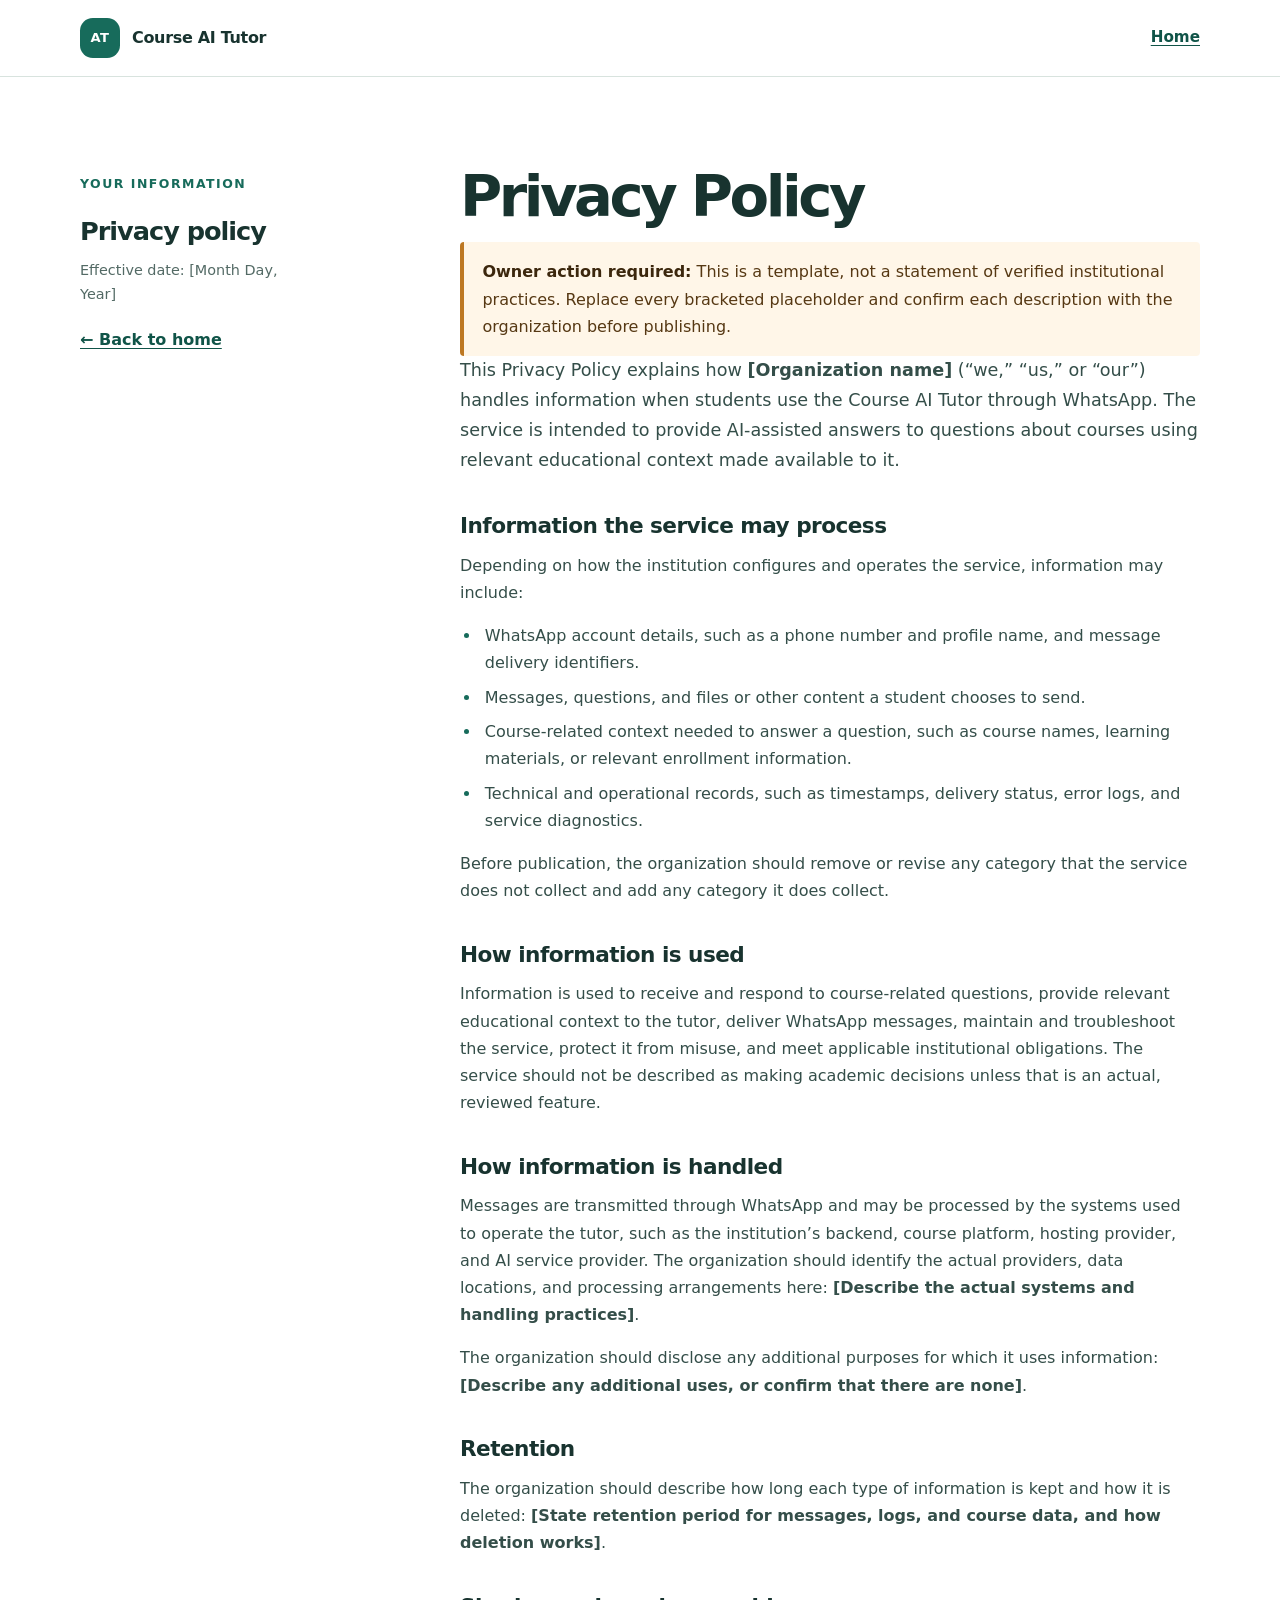
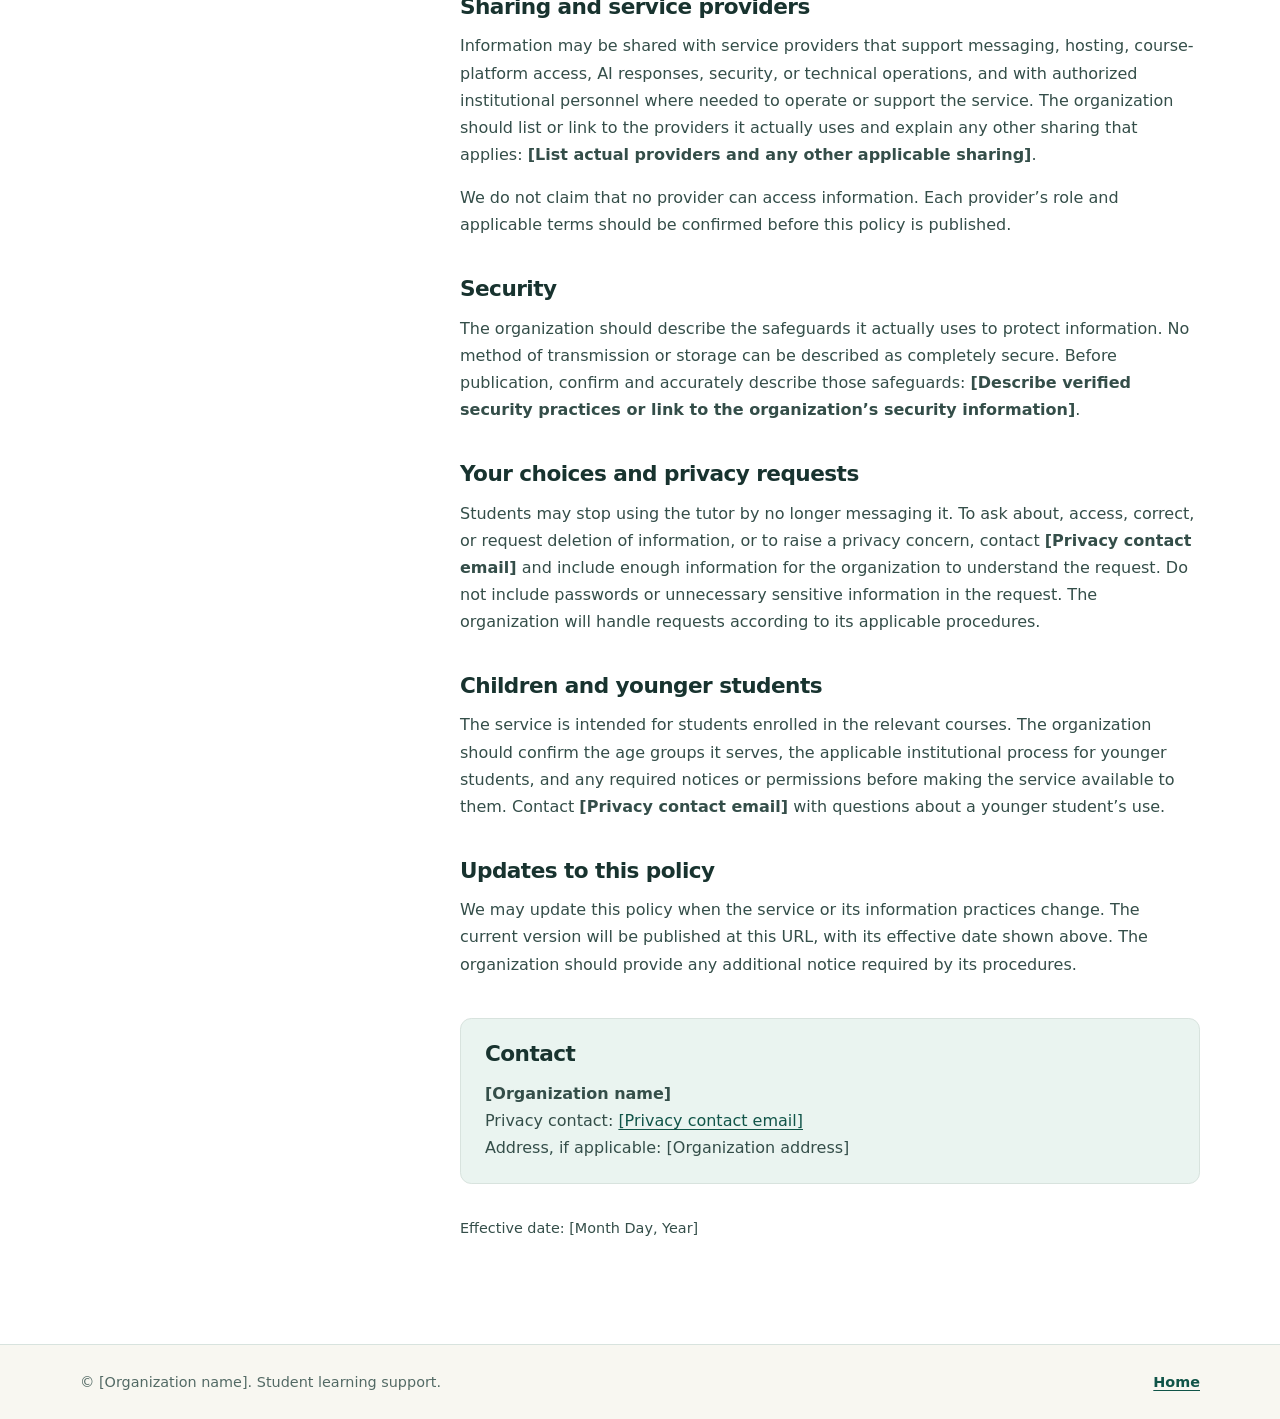
==== privacy-policy.html @ 3cc83043 "web" ====
<!doctype html>
<html lang="en">
  <head>
    <meta charset="utf-8">
    <meta name="viewport" content="width=device-width, initial-scale=1">
    <meta name="description" content="Privacy information for the Course AI Tutor WhatsApp student-support service.">
    <title>Privacy Policy | Course AI Tutor</title>
    <link rel="stylesheet" href="styles.css">
  </head>
  <body>
    <a class="skip-link" href="#main">Skip to content</a>
    <header class="site-header">
      <div class="container header-inner">
        <a class="brand" href="index.html" aria-label="Course AI Tutor home">
          <span class="brand-mark" aria-hidden="true">AT</span>
          <span>Course AI Tutor</span>
        </a>
        <a class="header-link" href="index.html">Home</a>
      </div>
    </header>

    <main id="main" class="policy-main">
      <div class="container policy-layout">
        <aside class="policy-aside">
          <p class="eyebrow">Your information</p>
          <h2>Privacy policy</h2>
          <p>Effective date: [Month Day, Year]</p>
          <a class="text-link" href="index.html">← Back to home</a>
        </aside>
        <article class="policy-content">
          <h1>Privacy Policy</h1>
          <div class="notice" role="note">
            <strong>Owner action required:</strong> This is a template, not a statement of verified institutional practices. Replace every bracketed placeholder and confirm each description with the organization before publishing.
          </div>

          <p class="intro">This Privacy Policy explains how <strong>[Organization name]</strong> (“we,” “us,” or “our”) handles information when students use the Course AI Tutor through WhatsApp. The service is intended to provide AI-assisted answers to questions about courses using relevant educational context made available to it.</p>

          <section>
            <h2>Information the service may process</h2>
            <p>Depending on how the institution configures and operates the service, information may include:</p>
            <ul>
              <li>WhatsApp account details, such as a phone number and profile name, and message delivery identifiers.</li>
              <li>Messages, questions, and files or other content a student chooses to send.</li>
              <li>Course-related context needed to answer a question, such as course names, learning materials, or relevant enrollment information.</li>
              <li>Technical and operational records, such as timestamps, delivery status, error logs, and service diagnostics.</li>
            </ul>
            <p>Before publication, the organization should remove or revise any category that the service does not collect and add any category it does collect.</p>
          </section>

          <section>
            <h2>How information is used</h2>
            <p>Information is used to receive and respond to course-related questions, provide relevant educational context to the tutor, deliver WhatsApp messages, maintain and troubleshoot the service, protect it from misuse, and meet applicable institutional obligations. The service should not be described as making academic decisions unless that is an actual, reviewed feature.</p>
          </section>

          <section>
            <h2>How information is handled</h2>
            <p>Messages are transmitted through WhatsApp and may be processed by the systems used to operate the tutor, such as the institution’s backend, course platform, hosting provider, and AI service provider. The organization should identify the actual providers, data locations, and processing arrangements here: <strong>[Describe the actual systems and handling practices]</strong>.</p>
            <p>The organization should disclose any additional purposes for which it uses information: <strong>[Describe any additional uses, or confirm that there are none]</strong>.</p>
          </section>

          <section>
            <h2>Retention</h2>
            <p>The organization should describe how long each type of information is kept and how it is deleted: <strong>[State retention period for messages, logs, and course data, and how deletion works]</strong>.</p>
          </section>

          <section>
            <h2>Sharing and service providers</h2>
            <p>Information may be shared with service providers that support messaging, hosting, course-platform access, AI responses, security, or technical operations, and with authorized institutional personnel where needed to operate or support the service. The organization should list or link to the providers it actually uses and explain any other sharing that applies: <strong>[List actual providers and any other applicable sharing]</strong>.</p>
            <p>We do not claim that no provider can access information. Each provider’s role and applicable terms should be confirmed before this policy is published.</p>
          </section>

          <section>
            <h2>Security</h2>
            <p>The organization should describe the safeguards it actually uses to protect information. No method of transmission or storage can be described as completely secure. Before publication, confirm and accurately describe those safeguards: <strong>[Describe verified security practices or link to the organization’s security information]</strong>.</p>
          </section>

          <section>
            <h2>Your choices and privacy requests</h2>
            <p>Students may stop using the tutor by no longer messaging it. To ask about, access, correct, or request deletion of information, or to raise a privacy concern, contact <strong>[Privacy contact email]</strong> and include enough information for the organization to understand the request. Do not include passwords or unnecessary sensitive information in the request. The organization will handle requests according to its applicable procedures.</p>
          </section>

          <section>
            <h2>Children and younger students</h2>
            <p>The service is intended for students enrolled in the relevant courses. The organization should confirm the age groups it serves, the applicable institutional process for younger students, and any required notices or permissions before making the service available to them. Contact <strong>[Privacy contact email]</strong> with questions about a younger student’s use.</p>
          </section>

          <section>
            <h2>Updates to this policy</h2>
            <p>We may update this policy when the service or its information practices change. The current version will be published at this URL, with its effective date shown above. The organization should provide any additional notice required by its procedures.</p>
          </section>

          <section class="contact-card">
            <h2>Contact</h2>
            <p><strong>[Organization name]</strong><br>
              Privacy contact: <a href="mailto:[Privacy contact email]">[Privacy contact email]</a><br>
              Address, if applicable: [Organization address]</p>
          </section>
          <p class="policy-date">Effective date: [Month Day, Year]</p>
        </article>
      </div>
    </main>

    <footer class="site-footer">
      <div class="container footer-inner">
        <p>© <span>[Organization name]</span>. Student learning support.</p>
        <a href="index.html">Home</a>
      </div>
    </footer>
  </body>
</html>
---- styles.css ----
:root {
  color-scheme: light;
  --ink: #18332f;
  --muted: #536a65;
  --green: #176b5b;
  --green-dark: #105448;
  --mint: #eaf4f0;
  --cream: #f8f7f1;
  --line: #d8e3de;
  --white: #fff;
  font-family: Inter, ui-sans-serif, system-ui, -apple-system, BlinkMacSystemFont, "Segoe UI", sans-serif;
  font-synthesis: none;
  text-rendering: optimizeLegibility;
}

* { box-sizing: border-box; }

body {
  margin: 0;
  color: var(--ink);
  background: var(--white);
  font-size: 1rem;
  line-height: 1.7;
}

a { color: var(--green-dark); text-underline-offset: 0.2em; }
a:hover { color: #0b4036; }
a:focus-visible { outline: 3px solid #d08b32; outline-offset: 4px; border-radius: 3px; }

.container { width: min(1120px, calc(100% - 3rem)); margin-inline: auto; }
.skip-link { position: absolute; left: 1rem; top: -5rem; z-index: 10; padding: 0.7rem 1rem; background: var(--white); }
.skip-link:focus { top: 1rem; }

.site-header { position: relative; z-index: 1; background: var(--white); border-bottom: 1px solid var(--line); }
.header-inner, .footer-inner { min-height: 76px; display: flex; align-items: center; justify-content: space-between; gap: 1.5rem; }
.brand { display: inline-flex; align-items: center; gap: 0.75rem; color: var(--ink); text-decoration: none; font-weight: 750; letter-spacing: -0.02em; }
.brand-mark { display: grid; width: 2.5rem; height: 2.5rem; place-items: center; border-radius: 0.8rem; color: var(--white); background: var(--green); font-size: 0.82rem; letter-spacing: 0.04em; }
.header-link { font-size: 0.95rem; font-weight: 650; }

.hero { position: relative; overflow: hidden; padding: clamp(4rem, 8vw, 7.5rem) 0; background: var(--cream); }
.hero-grid { position: relative; z-index: 1; display: grid; grid-template-columns: minmax(0, 1.45fr) minmax(260px, 0.75fr); align-items: center; gap: clamp(3rem, 8vw, 7rem); }
.eyebrow { margin: 0 0 1rem; color: var(--green); font-size: 0.78rem; font-weight: 800; letter-spacing: 0.12em; text-transform: uppercase; }
h1, h2, p { margin-top: 0; }
h1 { max-width: 720px; margin-bottom: 1.25rem; font-size: clamp(2.65rem, 6vw, 5rem); line-height: 1.04; letter-spacing: -0.06em; }
.hero-lede { max-width: 620px; margin-bottom: 2rem; color: var(--muted); font-size: clamp(1.08rem, 1.7vw, 1.25rem); }
.button { display: inline-flex; align-items: center; gap: 1.1rem; padding: 0.9rem 1.25rem; border-radius: 0.45rem; color: var(--white); background: var(--green); font-weight: 700; text-decoration: none; }
.button:hover { color: var(--white); background: var(--green-dark); }
.hero-card { padding: 2rem; border: 1px solid var(--line); border-radius: 1rem; background: var(--white); box-shadow: 0 18px 48px rgb(24 51 47 / 8%); }
.card-icon { display: grid; width: 2.6rem; height: 2.6rem; place-items: center; margin-bottom: 1.2rem; border-radius: 50%; color: var(--green-dark); background: var(--mint); font-size: 1.3rem; }
.hero-card h2 { margin-bottom: 0.55rem; font-size: 1.35rem; letter-spacing: -0.03em; }
.hero-card p { margin-bottom: 0; color: var(--muted); }
.card-rule { height: 1px; margin: 1.5rem 0 1rem; background: var(--line); }
.hero-card .small-note { font-size: 0.88rem; }
.hero-decoration { position: absolute; right: -9rem; bottom: -17rem; width: 35rem; height: 35rem; border: 1px solid #dfe9e3; border-radius: 50%; }

.content-section { padding: clamp(4rem, 8vw, 7rem) 0; }
.content-grid { display: grid; grid-template-columns: minmax(230px, 0.8fr) minmax(0, 1.1fr); gap: clamp(2rem, 8vw, 8rem); }
.content-grid h2 { max-width: 400px; margin-bottom: 0; font-size: clamp(2rem, 4vw, 3.2rem); line-height: 1.13; letter-spacing: -0.05em; }
.content-copy { color: var(--muted); font-size: 1.08rem; }
.content-copy p { margin-bottom: 1.25rem; }
.text-link { display: inline-flex; align-items: center; gap: 0.55rem; font-weight: 750; }

.site-footer { border-top: 1px solid var(--line); background: var(--cream); }
.footer-inner { min-height: 74px; color: var(--muted); font-size: 0.9rem; }
.footer-inner p { margin: 0; }
.footer-inner a { font-weight: 650; }

.policy-main { padding: clamp(3rem, 7vw, 6rem) 0; }
.policy-layout { display: grid; grid-template-columns: 220px minmax(0, 740px); justify-content: space-between; gap: clamp(2rem, 6vw, 5rem); align-items: start; }
.policy-aside { position: sticky; top: 2rem; padding-top: 0.4rem; }
.policy-aside h2 { margin-bottom: 0.25rem; font-size: 1.6rem; letter-spacing: -0.04em; }
.policy-aside p:not(.eyebrow) { margin-bottom: 1.2rem; color: var(--muted); font-size: 0.9rem; }
.policy-content { min-width: 0; }
.policy-content h1 { margin-bottom: 1rem; font-size: clamp(2.4rem, 5vw, 3.6rem); }
.policy-content h2 { margin: 2.3rem 0 0.7rem; font-size: 1.35rem; line-height: 1.3; letter-spacing: -0.025em; }
.policy-content p, .policy-content li { color: #344e49; }
.policy-content ul { padding-left: 1.3rem; }
.policy-content li { padding-left: 0.25rem; margin: 0.45rem 0; }
.policy-content li::marker { color: var(--green); }
.policy-content .intro { font-size: 1.1rem; }
.notice { padding: 1rem 1.15rem; border-left: 4px solid #bd7823; border-radius: 0.25rem; background: #fff6e8; color: #563813; }
.notice strong { color: #3c270d; }
.contact-card { margin-top: 2.5rem; padding: 1.35rem 1.5rem; border: 1px solid var(--line); border-radius: 0.7rem; background: var(--mint); }
.contact-card h2 { margin-top: 0; }
.contact-card p { margin-bottom: 0; }
.policy-date { margin-top: 2rem; color: var(--muted); font-size: 0.9rem; }

@media (max-width: 760px) {
  .container { width: min(100% - 2rem, 620px); }
  .hero-grid, .content-grid, .policy-layout { grid-template-columns: 1fr; }
  .hero-grid { gap: 2.5rem; }
  .hero-card { max-width: 440px; }
  .content-grid { gap: 1.5rem; }
  .policy-layout { gap: 2rem; }
  .policy-aside { position: static; padding-bottom: 1.25rem; border-bottom: 1px solid var(--line); }
  .policy-aside .eyebrow { margin-bottom: 0.5rem; }
  .policy-aside h2 { margin-bottom: 0.25rem; }
  .policy-aside p:not(.eyebrow) { margin-bottom: 0.6rem; }
}

@media (max-width: 420px) {
  .header-inner { min-height: 66px; }
  .brand { font-size: 0.9rem; }
  .header-link { font-size: 0.88rem; }
  .footer-inner { align-items: flex-start; flex-direction: column; justify-content: center; gap: 0.35rem; padding-block: 1rem; }
}

@media (prefers-reduced-motion: reduce) {
  *, *::before, *::after { scroll-behavior: auto !important; }
}
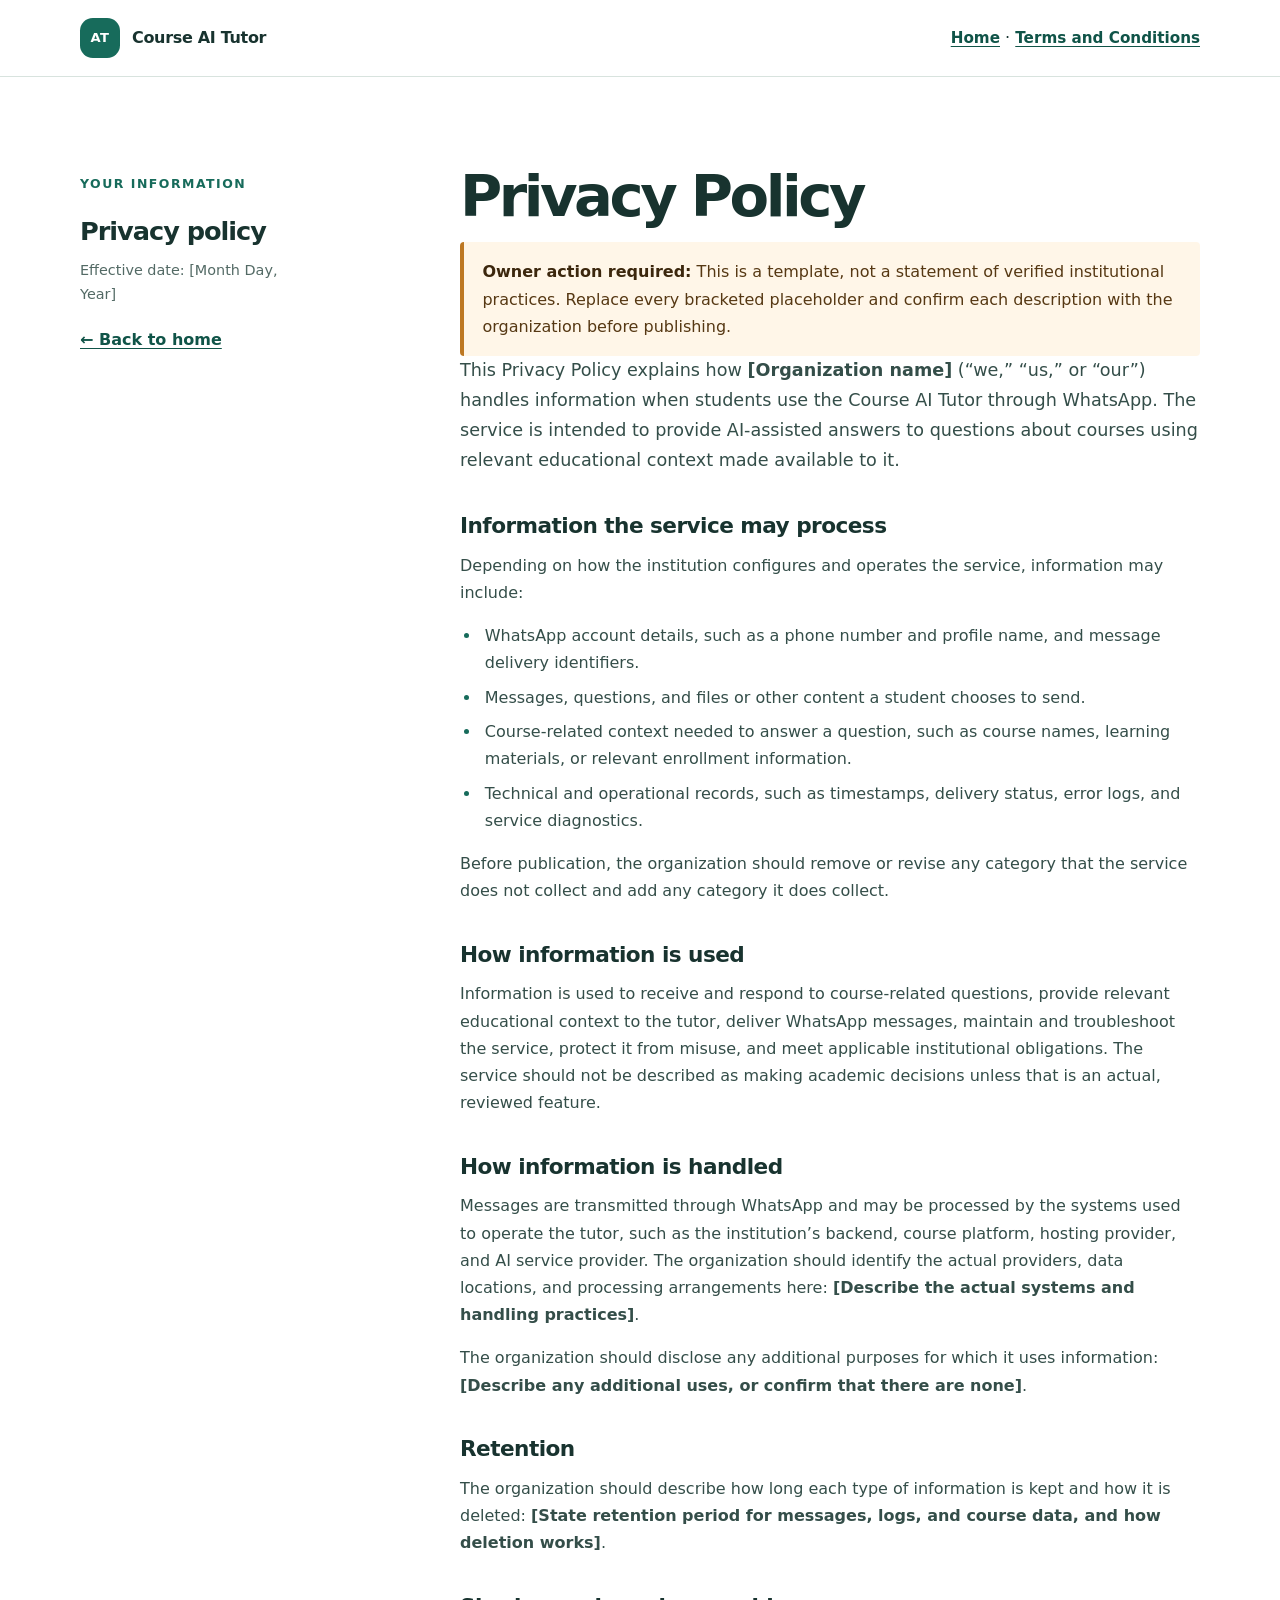
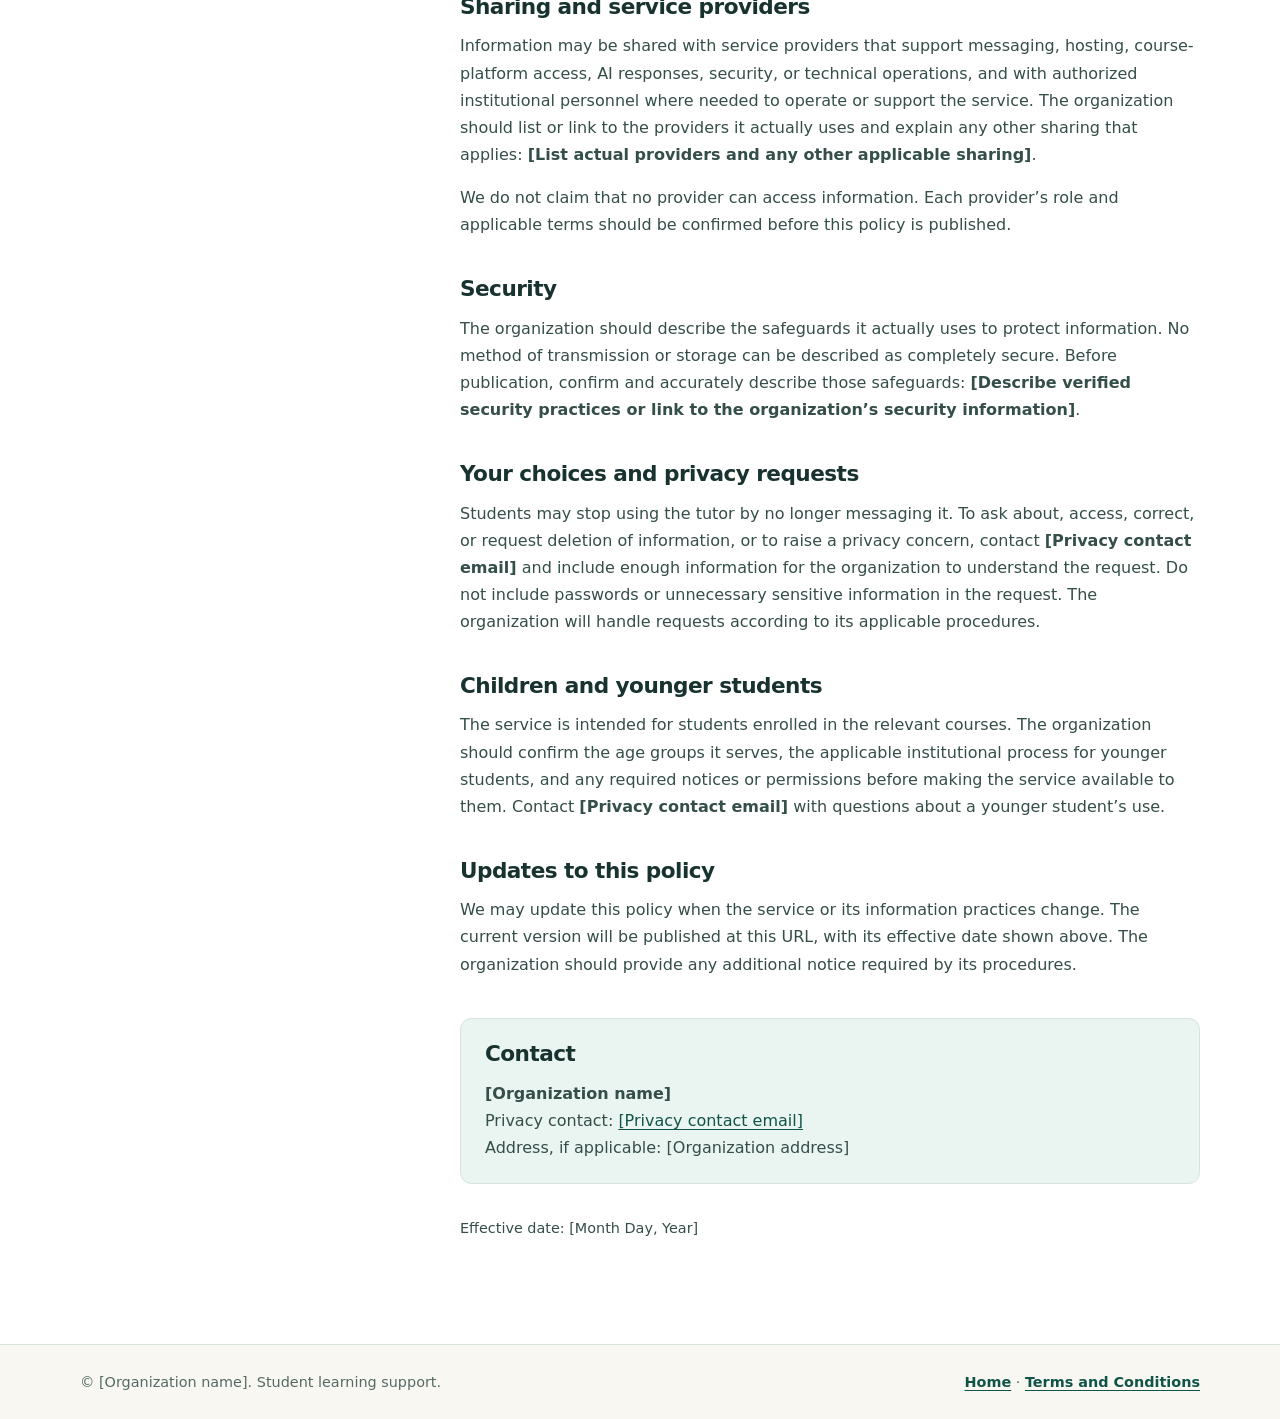
==== commit 535e2416: "feat(legal): add terms and conditions page" ====
--- a/privacy-policy.html
+++ b/privacy-policy.html
@@ -15,7 +15,11 @@
           <span class="brand-mark" aria-hidden="true">AT</span>
           <span>Course AI Tutor</span>
         </a>
-        <a class="header-link" href="index.html">Home</a>
+        <nav aria-label="Site and legal information">
+          <a class="header-link" href="index.html">Home</a>
+          <span aria-hidden="true"> · </span>
+          <a class="header-link" href="terms-and-conditions.html">Terms and Conditions</a>
+        </nav>
       </div>
     </header>
 
@@ -103,7 +107,11 @@
     <footer class="site-footer">
       <div class="container footer-inner">
         <p>© <span>[Organization name]</span>. Student learning support.</p>
-        <a href="index.html">Home</a>
+        <nav aria-label="Site and legal information">
+          <a href="index.html">Home</a>
+          <span aria-hidden="true"> · </span>
+          <a href="terms-and-conditions.html">Terms and Conditions</a>
+        </nav>
       </div>
     </footer>
   </body>
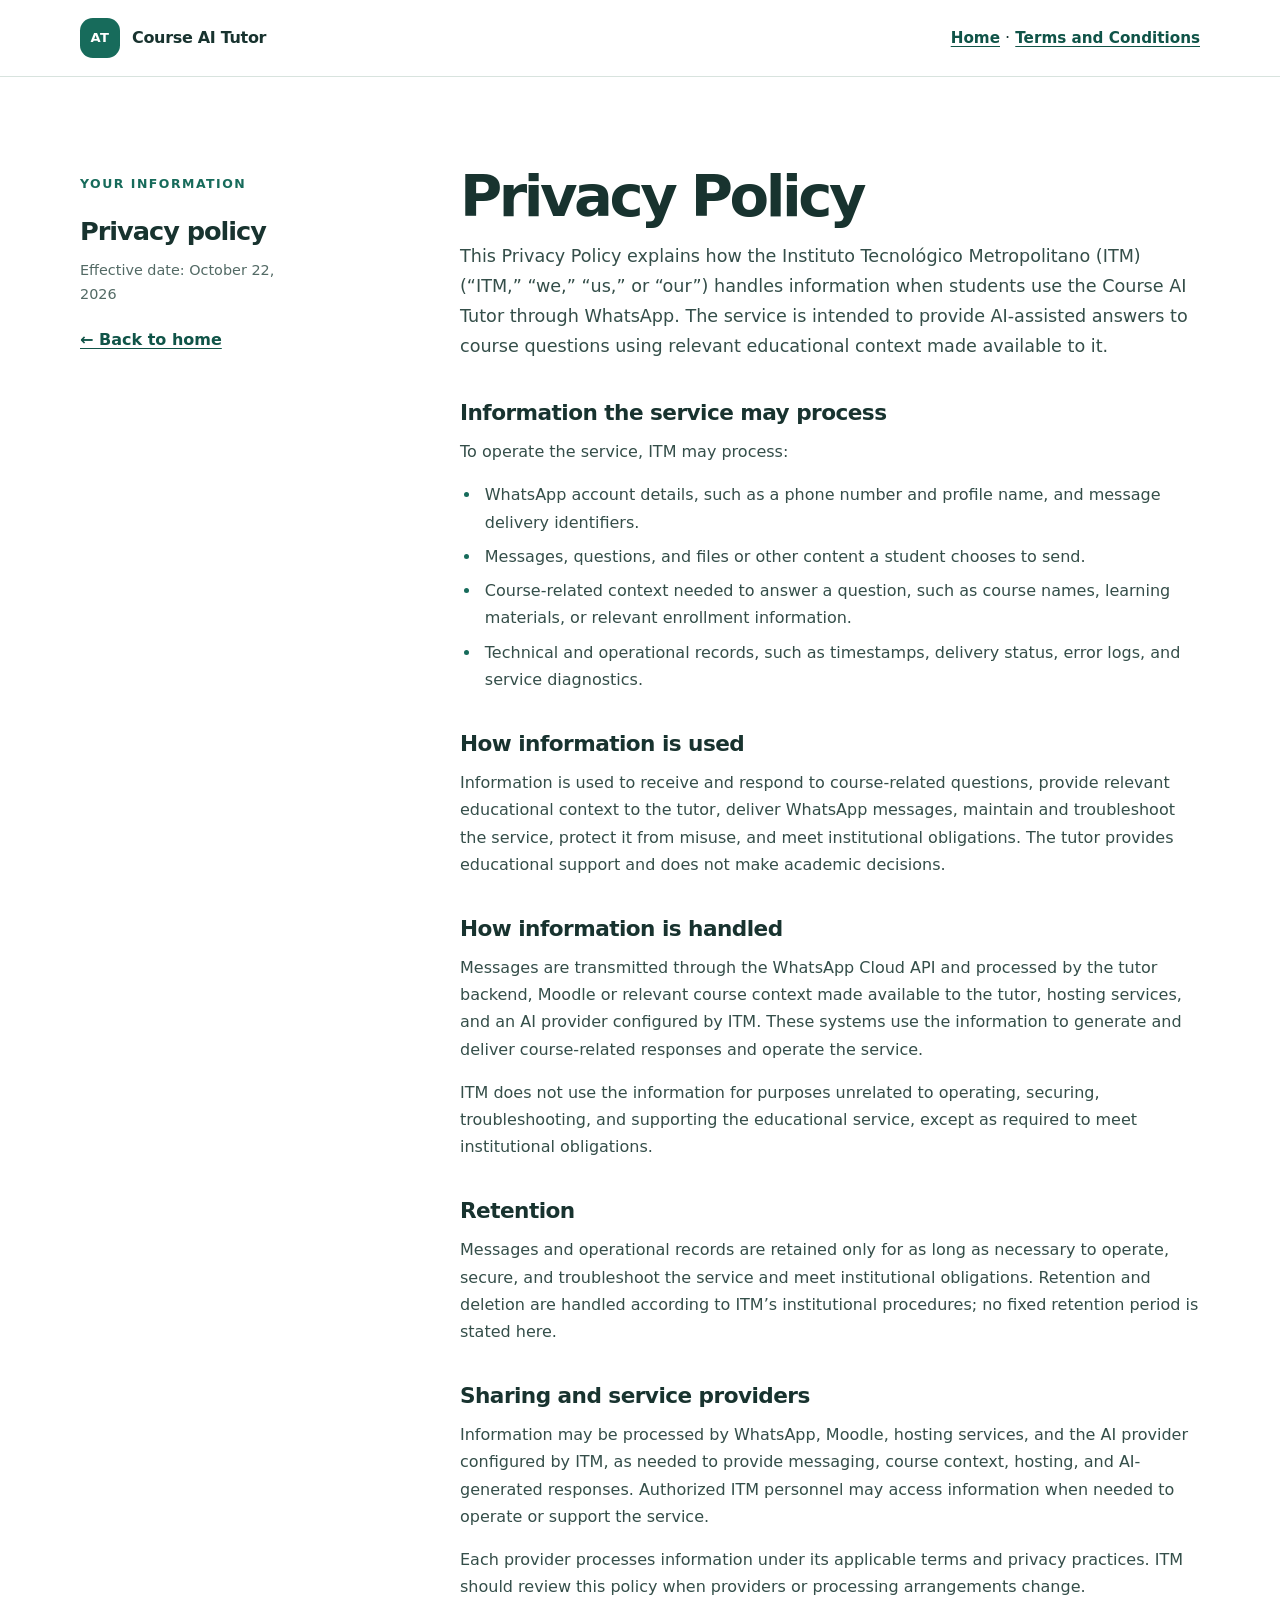
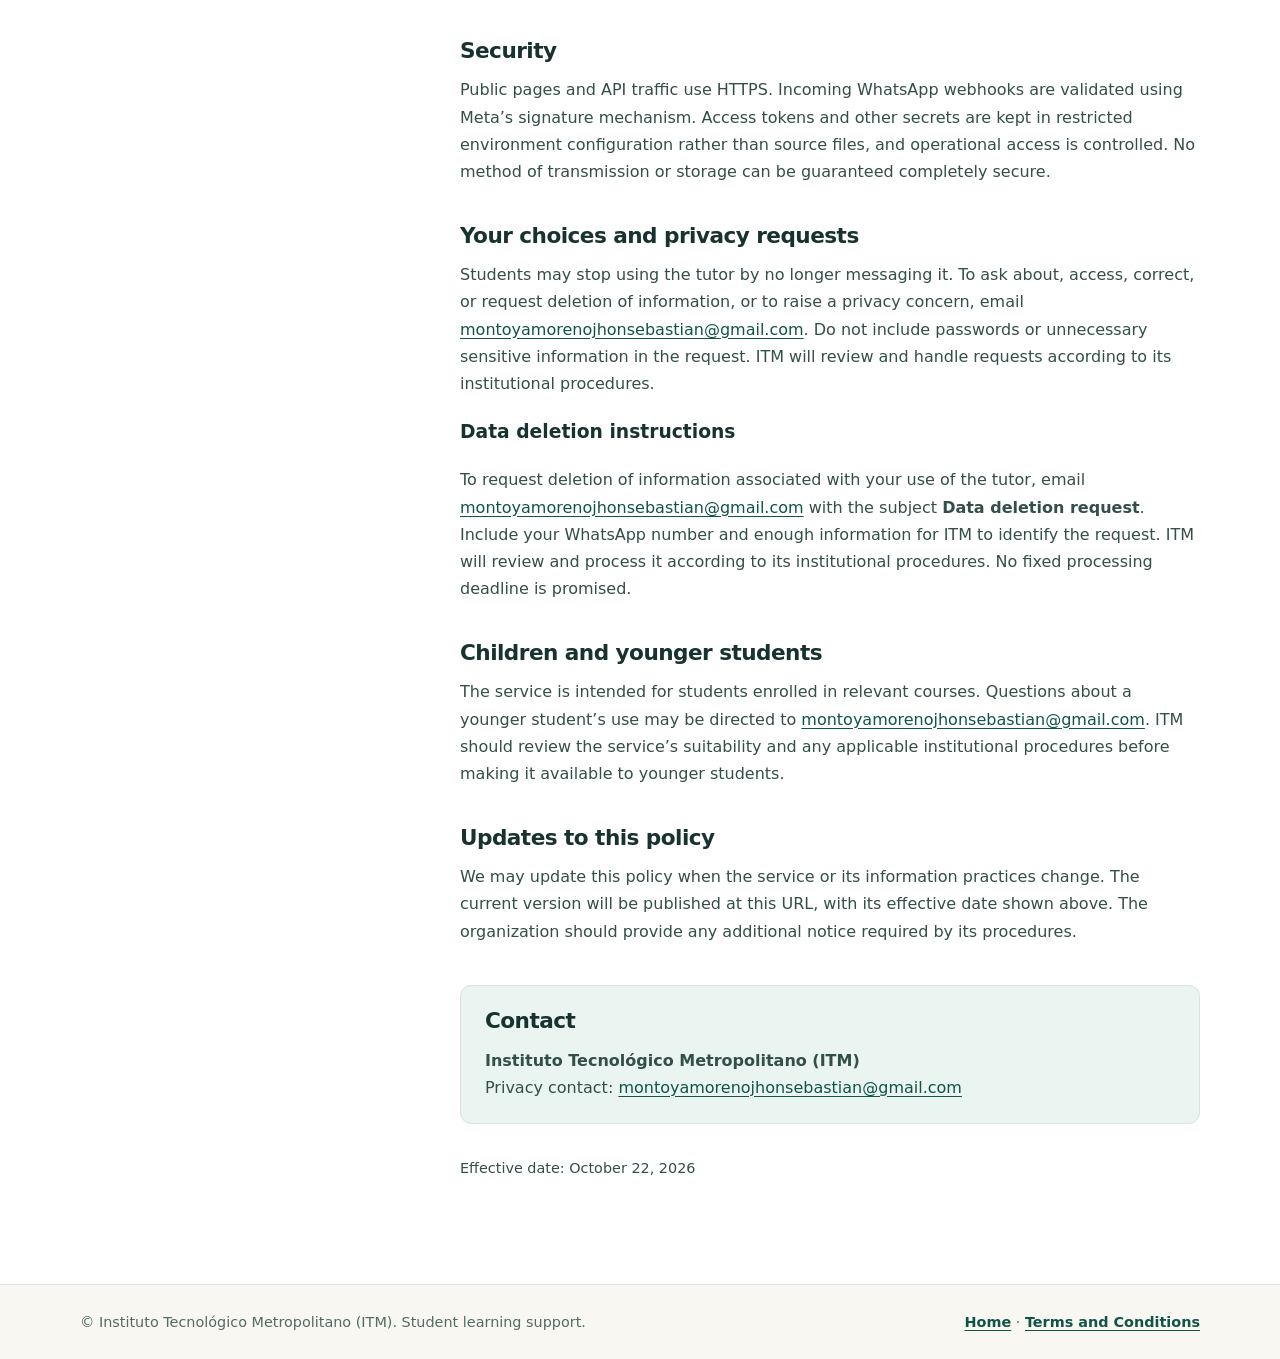
==== commit ec5b8e61: "fix(legal): complete ITM policy details" ====
--- a/privacy-policy.html
+++ b/privacy-policy.html
@@ -28,64 +28,61 @@
         <aside class="policy-aside">
           <p class="eyebrow">Your information</p>
           <h2>Privacy policy</h2>
-          <p>Effective date: [Month Day, Year]</p>
+          <p>Effective date: October 22, 2026</p>
           <a class="text-link" href="index.html">← Back to home</a>
         </aside>
         <article class="policy-content">
           <h1>Privacy Policy</h1>
-          <div class="notice" role="note">
-            <strong>Owner action required:</strong> This is a template, not a statement of verified institutional practices. Replace every bracketed placeholder and confirm each description with the organization before publishing.
-          </div>
-
-          <p class="intro">This Privacy Policy explains how <strong>[Organization name]</strong> (“we,” “us,” or “our”) handles information when students use the Course AI Tutor through WhatsApp. The service is intended to provide AI-assisted answers to questions about courses using relevant educational context made available to it.</p>
+          <p class="intro">This Privacy Policy explains how the Instituto Tecnológico Metropolitano (ITM) (“ITM,” “we,” “us,” or “our”) handles information when students use the Course AI Tutor through WhatsApp. The service is intended to provide AI-assisted answers to course questions using relevant educational context made available to it.</p>
 
           <section>
             <h2>Information the service may process</h2>
-            <p>Depending on how the institution configures and operates the service, information may include:</p>
+            <p>To operate the service, ITM may process:</p>
             <ul>
               <li>WhatsApp account details, such as a phone number and profile name, and message delivery identifiers.</li>
               <li>Messages, questions, and files or other content a student chooses to send.</li>
               <li>Course-related context needed to answer a question, such as course names, learning materials, or relevant enrollment information.</li>
               <li>Technical and operational records, such as timestamps, delivery status, error logs, and service diagnostics.</li>
             </ul>
-            <p>Before publication, the organization should remove or revise any category that the service does not collect and add any category it does collect.</p>
           </section>
 
           <section>
             <h2>How information is used</h2>
-            <p>Information is used to receive and respond to course-related questions, provide relevant educational context to the tutor, deliver WhatsApp messages, maintain and troubleshoot the service, protect it from misuse, and meet applicable institutional obligations. The service should not be described as making academic decisions unless that is an actual, reviewed feature.</p>
+            <p>Information is used to receive and respond to course-related questions, provide relevant educational context to the tutor, deliver WhatsApp messages, maintain and troubleshoot the service, protect it from misuse, and meet institutional obligations. The tutor provides educational support and does not make academic decisions.</p>
           </section>
 
           <section>
             <h2>How information is handled</h2>
-            <p>Messages are transmitted through WhatsApp and may be processed by the systems used to operate the tutor, such as the institution’s backend, course platform, hosting provider, and AI service provider. The organization should identify the actual providers, data locations, and processing arrangements here: <strong>[Describe the actual systems and handling practices]</strong>.</p>
-            <p>The organization should disclose any additional purposes for which it uses information: <strong>[Describe any additional uses, or confirm that there are none]</strong>.</p>
+            <p>Messages are transmitted through the WhatsApp Cloud API and processed by the tutor backend, Moodle or relevant course context made available to the tutor, hosting services, and an AI provider configured by ITM. These systems use the information to generate and deliver course-related responses and operate the service.</p>
+            <p>ITM does not use the information for purposes unrelated to operating, securing, troubleshooting, and supporting the educational service, except as required to meet institutional obligations.</p>
           </section>
 
           <section>
             <h2>Retention</h2>
-            <p>The organization should describe how long each type of information is kept and how it is deleted: <strong>[State retention period for messages, logs, and course data, and how deletion works]</strong>.</p>
+            <p>Messages and operational records are retained only for as long as necessary to operate, secure, and troubleshoot the service and meet institutional obligations. Retention and deletion are handled according to ITM’s institutional procedures; no fixed retention period is stated here.</p>
           </section>
 
           <section>
             <h2>Sharing and service providers</h2>
-            <p>Information may be shared with service providers that support messaging, hosting, course-platform access, AI responses, security, or technical operations, and with authorized institutional personnel where needed to operate or support the service. The organization should list or link to the providers it actually uses and explain any other sharing that applies: <strong>[List actual providers and any other applicable sharing]</strong>.</p>
-            <p>We do not claim that no provider can access information. Each provider’s role and applicable terms should be confirmed before this policy is published.</p>
+            <p>Information may be processed by WhatsApp, Moodle, hosting services, and the AI provider configured by ITM, as needed to provide messaging, course context, hosting, and AI-generated responses. Authorized ITM personnel may access information when needed to operate or support the service.</p>
+            <p>Each provider processes information under its applicable terms and privacy practices. ITM should review this policy when providers or processing arrangements change.</p>
           </section>
 
           <section>
             <h2>Security</h2>
-            <p>The organization should describe the safeguards it actually uses to protect information. No method of transmission or storage can be described as completely secure. Before publication, confirm and accurately describe those safeguards: <strong>[Describe verified security practices or link to the organization’s security information]</strong>.</p>
+            <p>Public pages and API traffic use HTTPS. Incoming WhatsApp webhooks are validated using Meta’s signature mechanism. Access tokens and other secrets are kept in restricted environment configuration rather than source files, and operational access is controlled. No method of transmission or storage can be guaranteed completely secure.</p>
           </section>
 
           <section>
             <h2>Your choices and privacy requests</h2>
-            <p>Students may stop using the tutor by no longer messaging it. To ask about, access, correct, or request deletion of information, or to raise a privacy concern, contact <strong>[Privacy contact email]</strong> and include enough information for the organization to understand the request. Do not include passwords or unnecessary sensitive information in the request. The organization will handle requests according to its applicable procedures.</p>
+            <p>Students may stop using the tutor by no longer messaging it. To ask about, access, correct, or request deletion of information, or to raise a privacy concern, email <a href="mailto:montoyamorenojhonsebastian@gmail.com">montoyamorenojhonsebastian@gmail.com</a>. Do not include passwords or unnecessary sensitive information in the request. ITM will review and handle requests according to its institutional procedures.</p>
+            <h3>Data deletion instructions</h3>
+            <p>To request deletion of information associated with your use of the tutor, email <a href="mailto:montoyamorenojhonsebastian@gmail.com?subject=Data%20deletion%20request">montoyamorenojhonsebastian@gmail.com</a> with the subject <strong>Data deletion request</strong>. Include your WhatsApp number and enough information for ITM to identify the request. ITM will review and process it according to its institutional procedures. No fixed processing deadline is promised.</p>
           </section>
 
           <section>
             <h2>Children and younger students</h2>
-            <p>The service is intended for students enrolled in the relevant courses. The organization should confirm the age groups it serves, the applicable institutional process for younger students, and any required notices or permissions before making the service available to them. Contact <strong>[Privacy contact email]</strong> with questions about a younger student’s use.</p>
+            <p>The service is intended for students enrolled in relevant courses. Questions about a younger student’s use may be directed to <a href="mailto:montoyamorenojhonsebastian@gmail.com">montoyamorenojhonsebastian@gmail.com</a>. ITM should review the service’s suitability and any applicable institutional procedures before making it available to younger students.</p>
           </section>
 
           <section>
@@ -95,18 +92,17 @@
 
           <section class="contact-card">
             <h2>Contact</h2>
-            <p><strong>[Organization name]</strong><br>
-              Privacy contact: <a href="mailto:[Privacy contact email]">[Privacy contact email]</a><br>
-              Address, if applicable: [Organization address]</p>
+            <p><strong>Instituto Tecnológico Metropolitano (ITM)</strong><br>
+              Privacy contact: <a href="mailto:montoyamorenojhonsebastian@gmail.com">montoyamorenojhonsebastian@gmail.com</a></p>
           </section>
-          <p class="policy-date">Effective date: [Month Day, Year]</p>
+          <p class="policy-date">Effective date: October 22, 2026</p>
         </article>
       </div>
     </main>
 
     <footer class="site-footer">
       <div class="container footer-inner">
-        <p>© <span>[Organization name]</span>. Student learning support.</p>
+        <p>© <span>Instituto Tecnológico Metropolitano (ITM)</span>. Student learning support.</p>
         <nav aria-label="Site and legal information">
           <a href="index.html">Home</a>
           <span aria-hidden="true"> · </span>
